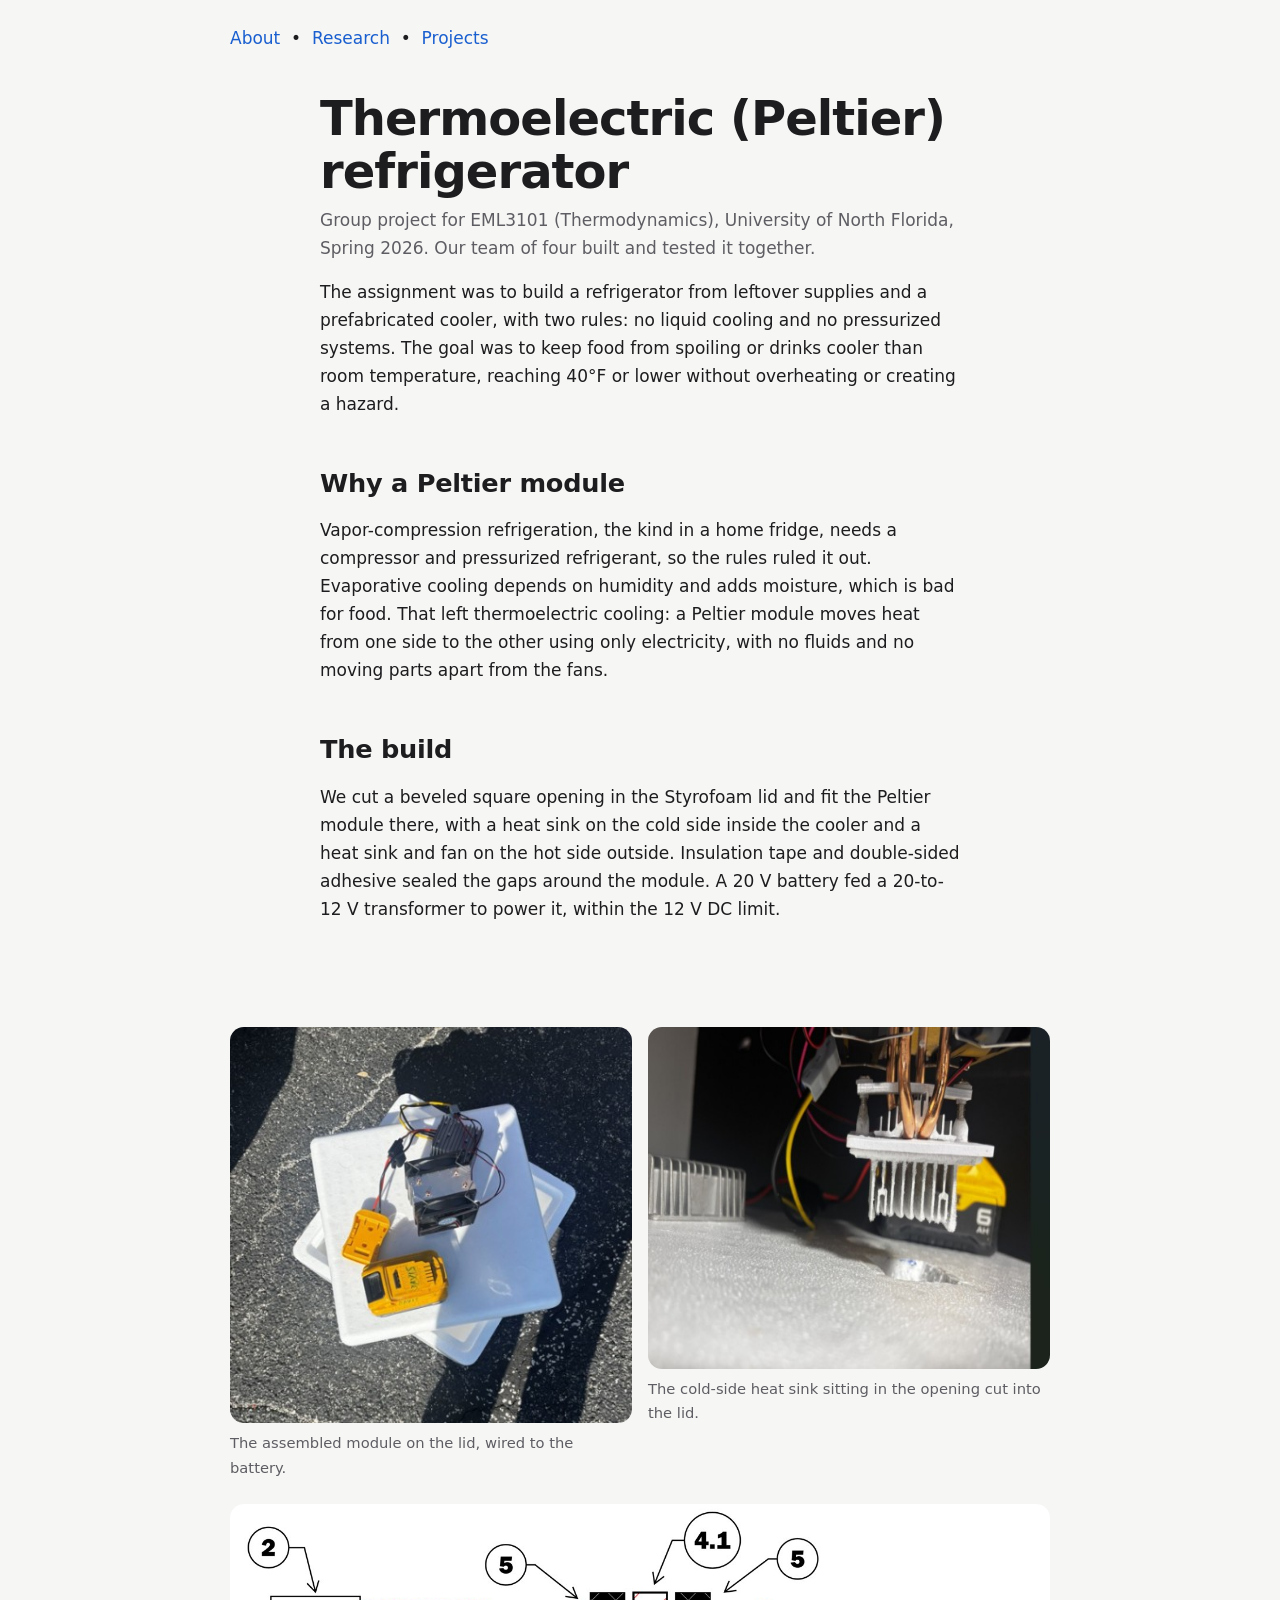
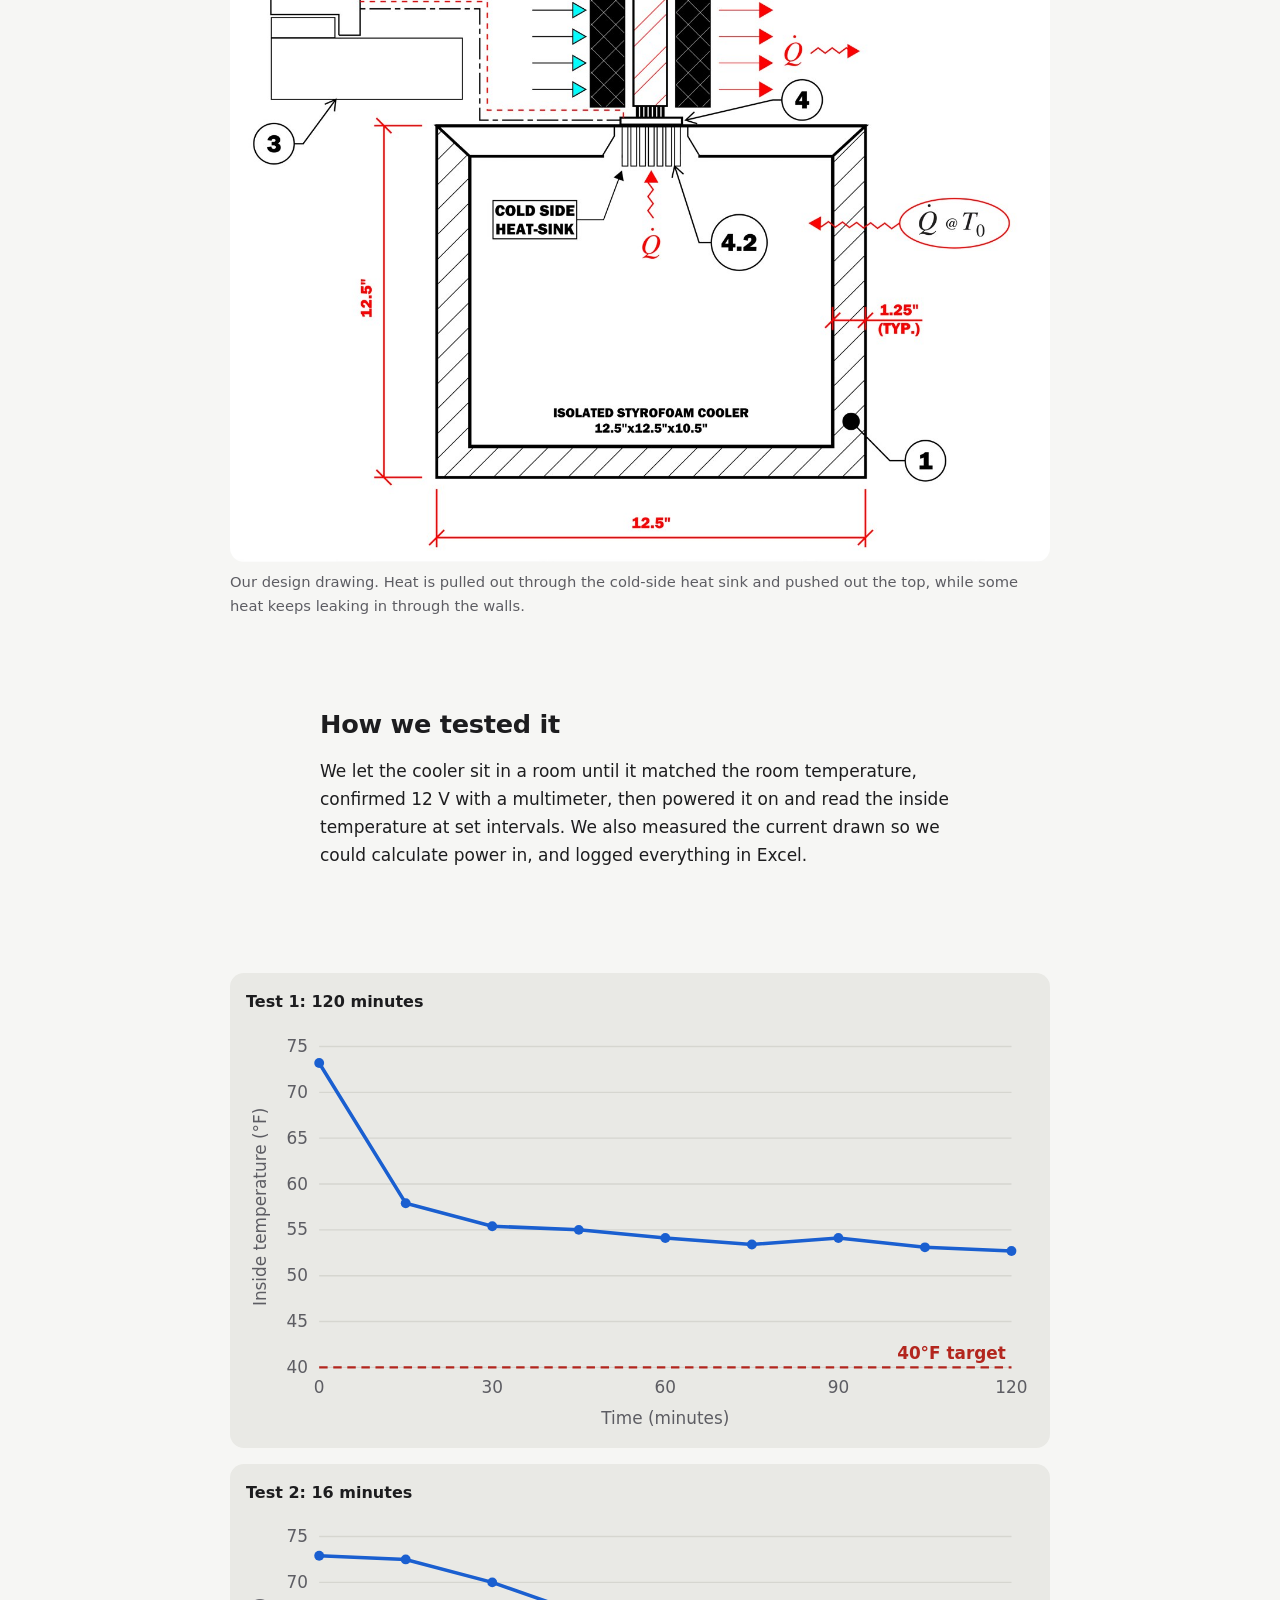
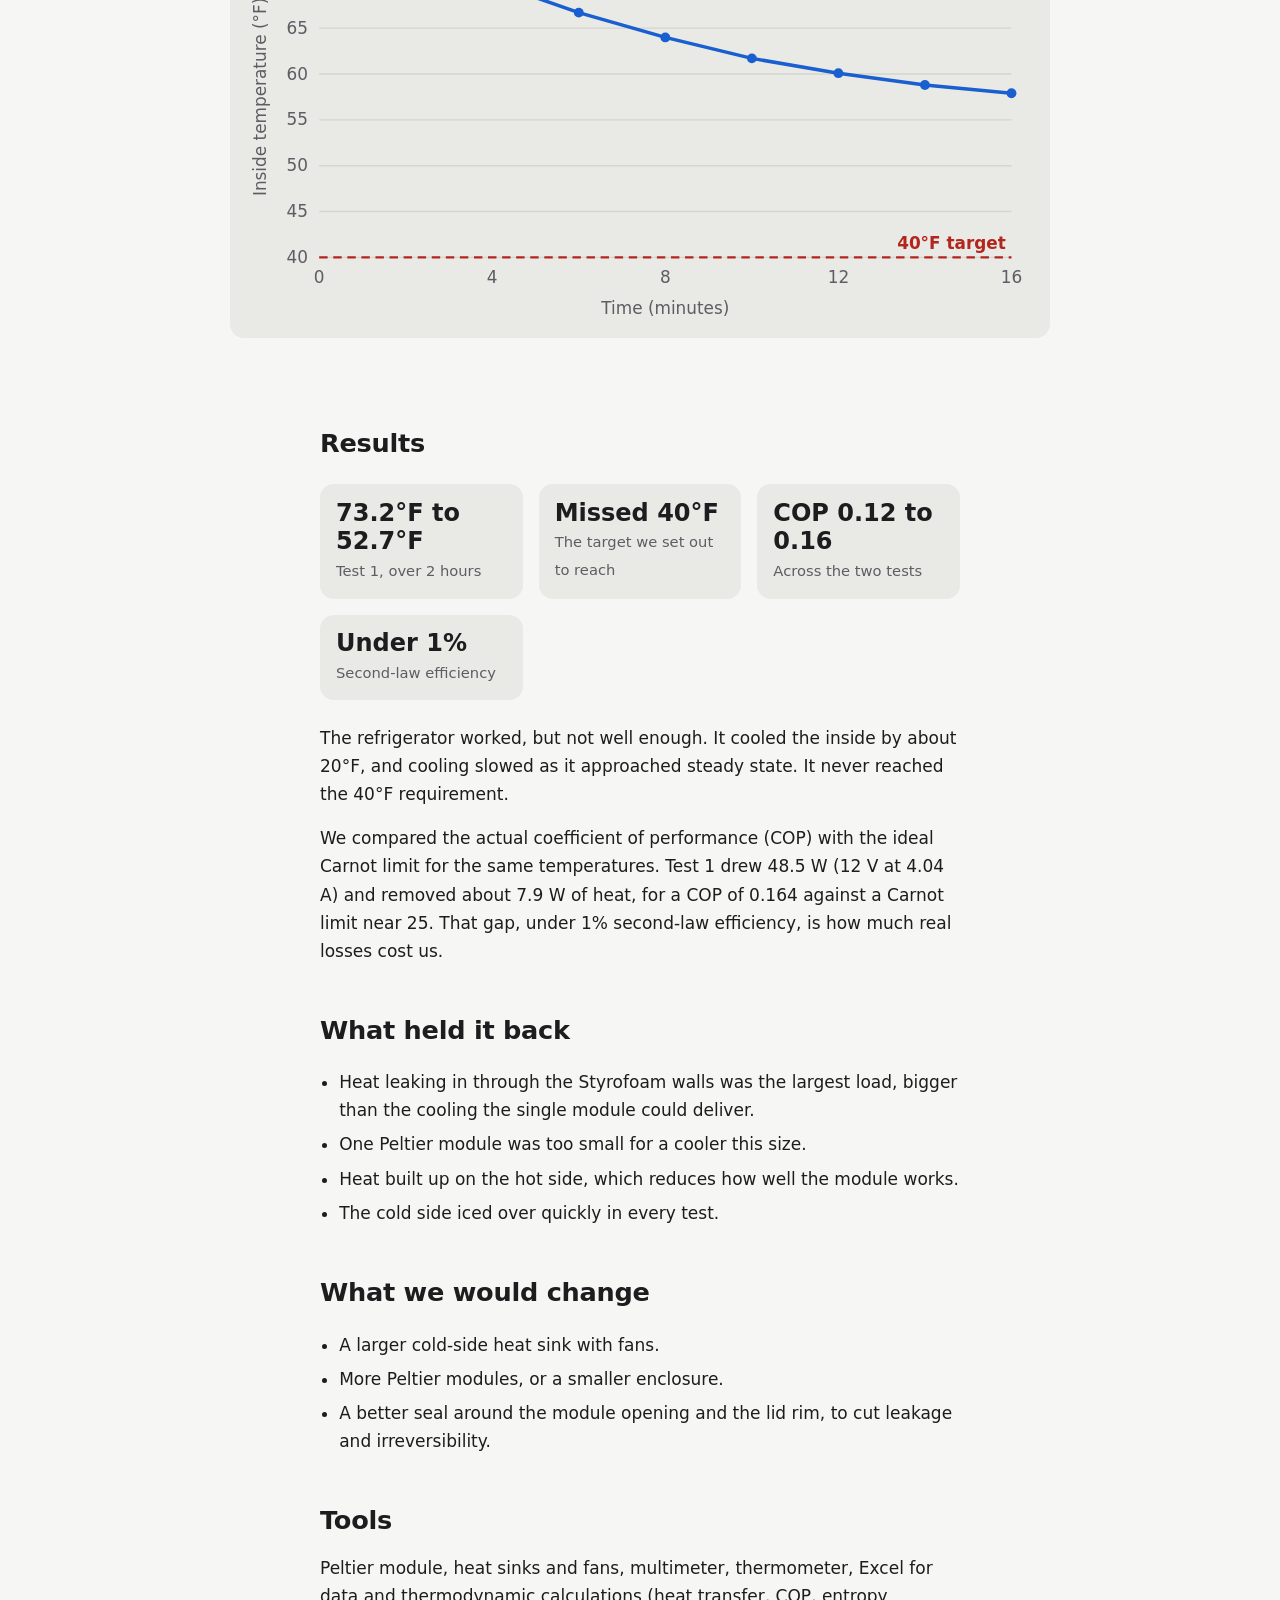
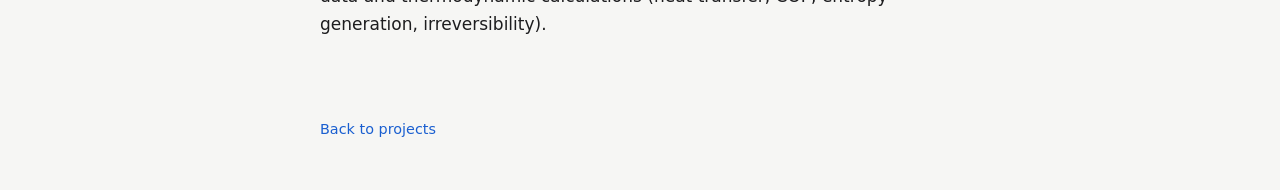
==== peltier.html @ e12b7fa3 "Add files via upload" ====
<!DOCTYPE html>
<html lang="en">
<head>
<meta charset="utf-8">
<meta name="viewport" content="width=device-width, initial-scale=1">
<title>Thermoelectric (Peltier) Refrigerator | Adam Sabek</title>
<meta name="description" content="A group project to build a refrigerator with no liquid cooling and no pressurized systems, using a single Peltier module.">
<style>
:root { --bg:#f6f6f4; --surface:#e9e9e5; --text:#1d1d1f; --muted:#5d5d63; --link:#1a5fd0; --line:#d6d6d0; --warn:#b3261e; }
@media (prefers-color-scheme: dark) {
  :root:not([data-theme="light"]) { --bg:#1c1c1e; --surface:#2b2b2e; --text:#ececee; --muted:#a2a2a8; --link:#5b9bff; --line:#3a3a3e; --warn:#ff8a80; }
}
:root[data-theme="dark"] { --bg:#1c1c1e; --surface:#2b2b2e; --text:#ececee; --muted:#a2a2a8; --link:#5b9bff; --line:#3a3a3e; --warn:#ff8a80; }
* { box-sizing:border-box; }
body { margin:0; background:var(--bg); color:var(--text); font:17px/1.65 system-ui,-apple-system,"Segoe UI",Roboto,Helvetica,Arial,sans-serif; }
a { color:var(--link); text-decoration:none; } a:hover { text-decoration:underline; }
a:focus-visible { outline:2px solid var(--link); outline-offset:3px; border-radius:6px; }
.top { max-width:860px; margin:0 auto; padding:1.5rem 1.25rem 0; }
main { max-width:680px; margin:0 auto; padding:1rem 1.25rem 4rem; }
.wide { max-width:860px; margin:1.5rem auto; padding:0 1.25rem; }
h1 { font-size:clamp(2rem,5.5vw,3rem); line-height:1.1; letter-spacing:-0.02em; margin:1.5rem 0 .5rem; }
h2 { font-size:1.6rem; margin:2.75rem 0 .75rem; letter-spacing:-0.01em; }
p { margin:0 0 1rem; } .meta { color:var(--muted); }
ul { padding-left:1.2rem; } li { margin-bottom:.4rem; }
figure { margin:0; } figcaption { color:var(--muted); font-size:.92rem; margin-top:.5rem; }
img { max-width:100%; height:auto; border-radius:14px; display:block; background:var(--surface); }
.photos { display:grid; grid-template-columns:repeat(auto-fit,minmax(260px,1fr)); gap:1rem; align-items:start; }
.photos img { width:100%; }
.diagram img { background:#fff; width:100%; }
.facts { display:grid; grid-template-columns:repeat(auto-fit,minmax(150px,1fr)); gap:1rem; margin:1.25rem 0 1.5rem; padding:0; list-style:none; }
.facts li { background:var(--surface); border-radius:14px; padding:.9rem 1rem; margin:0; }
.facts b { display:block; font-size:1.5rem; line-height:1.2; }
.facts span { color:var(--muted); font-size:.92rem; }
.chart { width:100%; height:auto; display:block; }
.chart .grid { stroke:var(--line); stroke-width:1; }
.chart .tick,.chart .axis { fill:var(--muted); font-size:12px; }
.chart .line { fill:none; stroke:var(--link); stroke-width:2.5; }
.chart .dot { fill:var(--link); }
.chart .target { stroke:var(--warn); stroke-width:1.5; stroke-dasharray:6 4; }
.chart .tgt { fill:var(--warn); font-size:12px; font-weight:600; }
.chartbox { background:var(--surface); border-radius:14px; padding:1rem; }
.chartbox + .chartbox { margin-top:1rem; }
.chartbox h3 { font-size:1rem; margin:0 0 .5rem; }
table { border-collapse:collapse; width:100%; font-size:.95rem; }
th,td { text-align:left; padding:.5rem .6rem; border-top:1px solid var(--line); }
th { font-weight:600; }
.tablewrap { overflow-x:auto; }
footer { max-width:680px; margin:0 auto; padding:0 1.25rem 3rem; color:var(--muted); font-size:.9rem; }
</style>
</head>
<body>
<div class="top"><a href="index.html">About</a> &nbsp;&bull;&nbsp; <a href="research.html">Research</a> &nbsp;&bull;&nbsp; <a href="projects.html">Projects</a></div>

<main>
  <h1>Thermoelectric (Peltier) refrigerator</h1>
  <p class="meta">Group project for EML3101 (Thermodynamics), University of North Florida, Spring 2026. Our team of four built and tested it together.</p>

  <p>The assignment was to build a refrigerator from leftover supplies and a prefabricated cooler, with two rules: no liquid cooling and no pressurized systems. The goal was to keep food from spoiling or drinks cooler than room temperature, reaching 40°F or lower without overheating or creating a hazard.</p>

  <h2>Why a Peltier module</h2>
  <p>Vapor-compression refrigeration, the kind in a home fridge, needs a compressor and pressurized refrigerant, so the rules ruled it out. Evaporative cooling depends on humidity and adds moisture, which is bad for food. That left thermoelectric cooling: a Peltier module moves heat from one side to the other using only electricity, with no fluids and no moving parts apart from the fans.</p>

  <h2>The build</h2>
  <p>We cut a beveled square opening in the Styrofoam lid and fit the Peltier module there, with a heat sink on the cold side inside the cooler and a heat sink and fan on the hot side outside. Insulation tape and double-sided adhesive sealed the gaps around the module. A 20 V battery fed a 20-to-12 V transformer to power it, within the 12 V DC limit.</p>
</main>

<div class="wide">
  <div class="photos">
    <figure>
      <img src="images/peltier-cooler-top.jpg" alt="The Peltier module with its heat sink and fan mounted on the white Styrofoam lid, wired to a yellow DeWalt battery." width="426" height="420">
      <figcaption>The assembled module on the lid, wired to the battery.</figcaption>
    </figure>
    <figure>
      <img src="images/peltier-cold-side.jpg" alt="Underside of the lid showing the cold-side heat sink sitting in the beveled opening cut into the Styrofoam, with copper heat pipes above it." width="495" height="421">
      <figcaption>The cold-side heat sink sitting in the opening cut into the lid.</figcaption>
    </figure>
  </div>
</div>

<div class="wide diagram">
  <figure>
    <img src="images/peltier-diagram.jpg" alt="Cross-section drawing of the Styrofoam cooler with the Peltier module in the lid, showing heat leaving through the hot-side heat sink and fans, and heat leaking in through the walls." width="1400" height="1125">
    <figcaption>Our design drawing. Heat is pulled out through the cold-side heat sink and pushed out the top, while some heat keeps leaking in through the walls.</figcaption>
  </figure>
</div>

<main>
  <h2>How we tested it</h2>
  <p>We let the cooler sit in a room until it matched the room temperature, confirmed 12 V with a multimeter, then powered it on and read the inside temperature at set intervals. We also measured the current drawn so we could calculate power in, and logged everything in Excel.</p>
</main>

<div class="wide">
  <div class="chartbox">
    <h3>Test 1: 120 minutes</h3>
    <svg viewBox="0 0 560 290" role="img" aria-label="Test 1: inside temperature falls from 73.2 to 52.7 degrees Fahrenheit over 120 minutes, staying above the 40 degree target" class="chart">
<line x1="52" x2="544" y1="244.0" y2="244.0" class="grid"/><text x="44" y="248.0" text-anchor="end" class="tick">40</text>
<line x1="52" x2="544" y1="211.4" y2="211.4" class="grid"/><text x="44" y="215.4" text-anchor="end" class="tick">45</text>
<line x1="52" x2="544" y1="178.9" y2="178.9" class="grid"/><text x="44" y="182.9" text-anchor="end" class="tick">50</text>
<line x1="52" x2="544" y1="146.3" y2="146.3" class="grid"/><text x="44" y="150.3" text-anchor="end" class="tick">55</text>
<line x1="52" x2="544" y1="113.7" y2="113.7" class="grid"/><text x="44" y="117.7" text-anchor="end" class="tick">60</text>
<line x1="52" x2="544" y1="81.1" y2="81.1" class="grid"/><text x="44" y="85.1" text-anchor="end" class="tick">65</text>
<line x1="52" x2="544" y1="48.6" y2="48.6" class="grid"/><text x="44" y="52.6" text-anchor="end" class="tick">70</text>
<line x1="52" x2="544" y1="16.0" y2="16.0" class="grid"/><text x="44" y="20.0" text-anchor="end" class="tick">75</text>
<text x="52.0" y="262" text-anchor="middle" class="tick">0</text>
<text x="175.0" y="262" text-anchor="middle" class="tick">30</text>
<text x="298.0" y="262" text-anchor="middle" class="tick">60</text>
<text x="421.0" y="262" text-anchor="middle" class="tick">90</text>
<text x="544.0" y="262" text-anchor="middle" class="tick">120</text>
<line x1="52" x2="544" y1="244.0" y2="244.0" class="target"/>
<text x="540" y="238.0" text-anchor="end" class="tgt">40°F target</text>
<polyline points="52.0,27.7 113.5,127.4 175.0,143.7 236.5,146.3 298.0,152.1 359.5,156.7 421.0,152.1 482.5,158.7 544.0,161.3" class="line"/>
<circle cx="52.0" cy="27.7" r="3.5" class="dot"/>
<circle cx="113.5" cy="127.4" r="3.5" class="dot"/>
<circle cx="175.0" cy="143.7" r="3.5" class="dot"/>
<circle cx="236.5" cy="146.3" r="3.5" class="dot"/>
<circle cx="298.0" cy="152.1" r="3.5" class="dot"/>
<circle cx="359.5" cy="156.7" r="3.5" class="dot"/>
<circle cx="421.0" cy="152.1" r="3.5" class="dot"/>
<circle cx="482.5" cy="158.7" r="3.5" class="dot"/>
<circle cx="544.0" cy="161.3" r="3.5" class="dot"/>
<text x="298.0" y="284" text-anchor="middle" class="axis">Time (minutes)</text>
<text transform="translate(14 130.0) rotate(-90)" text-anchor="middle" class="axis">Inside temperature (°F)</text>
</svg>
  </div>
  <div class="chartbox">
    <h3>Test 2: 16 minutes</h3>
    <svg viewBox="0 0 560 290" role="img" aria-label="Test 2: inside temperature falls from 72.9 to 57.9 degrees Fahrenheit over 16 minutes" class="chart">
<line x1="52" x2="544" y1="244.0" y2="244.0" class="grid"/><text x="44" y="248.0" text-anchor="end" class="tick">40</text>
<line x1="52" x2="544" y1="211.4" y2="211.4" class="grid"/><text x="44" y="215.4" text-anchor="end" class="tick">45</text>
<line x1="52" x2="544" y1="178.9" y2="178.9" class="grid"/><text x="44" y="182.9" text-anchor="end" class="tick">50</text>
<line x1="52" x2="544" y1="146.3" y2="146.3" class="grid"/><text x="44" y="150.3" text-anchor="end" class="tick">55</text>
<line x1="52" x2="544" y1="113.7" y2="113.7" class="grid"/><text x="44" y="117.7" text-anchor="end" class="tick">60</text>
<line x1="52" x2="544" y1="81.1" y2="81.1" class="grid"/><text x="44" y="85.1" text-anchor="end" class="tick">65</text>
<line x1="52" x2="544" y1="48.6" y2="48.6" class="grid"/><text x="44" y="52.6" text-anchor="end" class="tick">70</text>
<line x1="52" x2="544" y1="16.0" y2="16.0" class="grid"/><text x="44" y="20.0" text-anchor="end" class="tick">75</text>
<text x="52.0" y="262" text-anchor="middle" class="tick">0</text>
<text x="175.0" y="262" text-anchor="middle" class="tick">4</text>
<text x="298.0" y="262" text-anchor="middle" class="tick">8</text>
<text x="421.0" y="262" text-anchor="middle" class="tick">12</text>
<text x="544.0" y="262" text-anchor="middle" class="tick">16</text>
<line x1="52" x2="544" y1="244.0" y2="244.0" class="target"/>
<text x="540" y="238.0" text-anchor="end" class="tgt">40°F target</text>
<polyline points="52.0,29.7 113.5,32.3 175.0,48.6 236.5,70.1 298.0,87.7 359.5,102.6 421.0,113.1 482.5,121.5 544.0,127.4" class="line"/>
<circle cx="52.0" cy="29.7" r="3.5" class="dot"/>
<circle cx="113.5" cy="32.3" r="3.5" class="dot"/>
<circle cx="175.0" cy="48.6" r="3.5" class="dot"/>
<circle cx="236.5" cy="70.1" r="3.5" class="dot"/>
<circle cx="298.0" cy="87.7" r="3.5" class="dot"/>
<circle cx="359.5" cy="102.6" r="3.5" class="dot"/>
<circle cx="421.0" cy="113.1" r="3.5" class="dot"/>
<circle cx="482.5" cy="121.5" r="3.5" class="dot"/>
<circle cx="544.0" cy="127.4" r="3.5" class="dot"/>
<text x="298.0" y="284" text-anchor="middle" class="axis">Time (minutes)</text>
<text transform="translate(14 130.0) rotate(-90)" text-anchor="middle" class="axis">Inside temperature (°F)</text>
</svg>
  </div>
</div>

<main>
  <h2>Results</h2>
  <ul class="facts">
    <li><b>73.2°F to 52.7°F</b><span>Test 1, over 2 hours</span></li>
    <li><b>Missed 40°F</b><span>The target we set out to reach</span></li>
    <li><b>COP 0.12 to 0.16</b><span>Across the two tests</span></li>
    <li><b>Under 1%</b><span>Second-law efficiency</span></li>
  </ul>
  <p>The refrigerator worked, but not well enough. It cooled the inside by about 20°F, and cooling slowed as it approached steady state. It never reached the 40°F requirement.</p>
  <p>We compared the actual coefficient of performance (COP) with the ideal Carnot limit for the same temperatures. Test 1 drew 48.5 W (12 V at 4.04 A) and removed about 7.9 W of heat, for a COP of 0.164 against a Carnot limit near 25. That gap, under 1% second-law efficiency, is how much real losses cost us.</p>

  <h2>What held it back</h2>
  <ul>
    <li>Heat leaking in through the Styrofoam walls was the largest load, bigger than the cooling the single module could deliver.</li>
    <li>One Peltier module was too small for a cooler this size.</li>
    <li>Heat built up on the hot side, which reduces how well the module works.</li>
    <li>The cold side iced over quickly in every test.</li>
  </ul>

  <h2>What we would change</h2>
  <ul>
    <li>A larger cold-side heat sink with fans.</li>
    <li>More Peltier modules, or a smaller enclosure.</li>
    <li>A better seal around the module opening and the lid rim, to cut leakage and irreversibility.</li>
  </ul>

  <h2>Tools</h2>
  <p>Peltier module, heat sinks and fans, multimeter, thermometer, Excel for data and thermodynamic calculations (heat transfer, COP, entropy generation, irreversibility).</p>
</main>

<footer><a href="projects.html">Back to projects</a></footer>
</body>
</html>
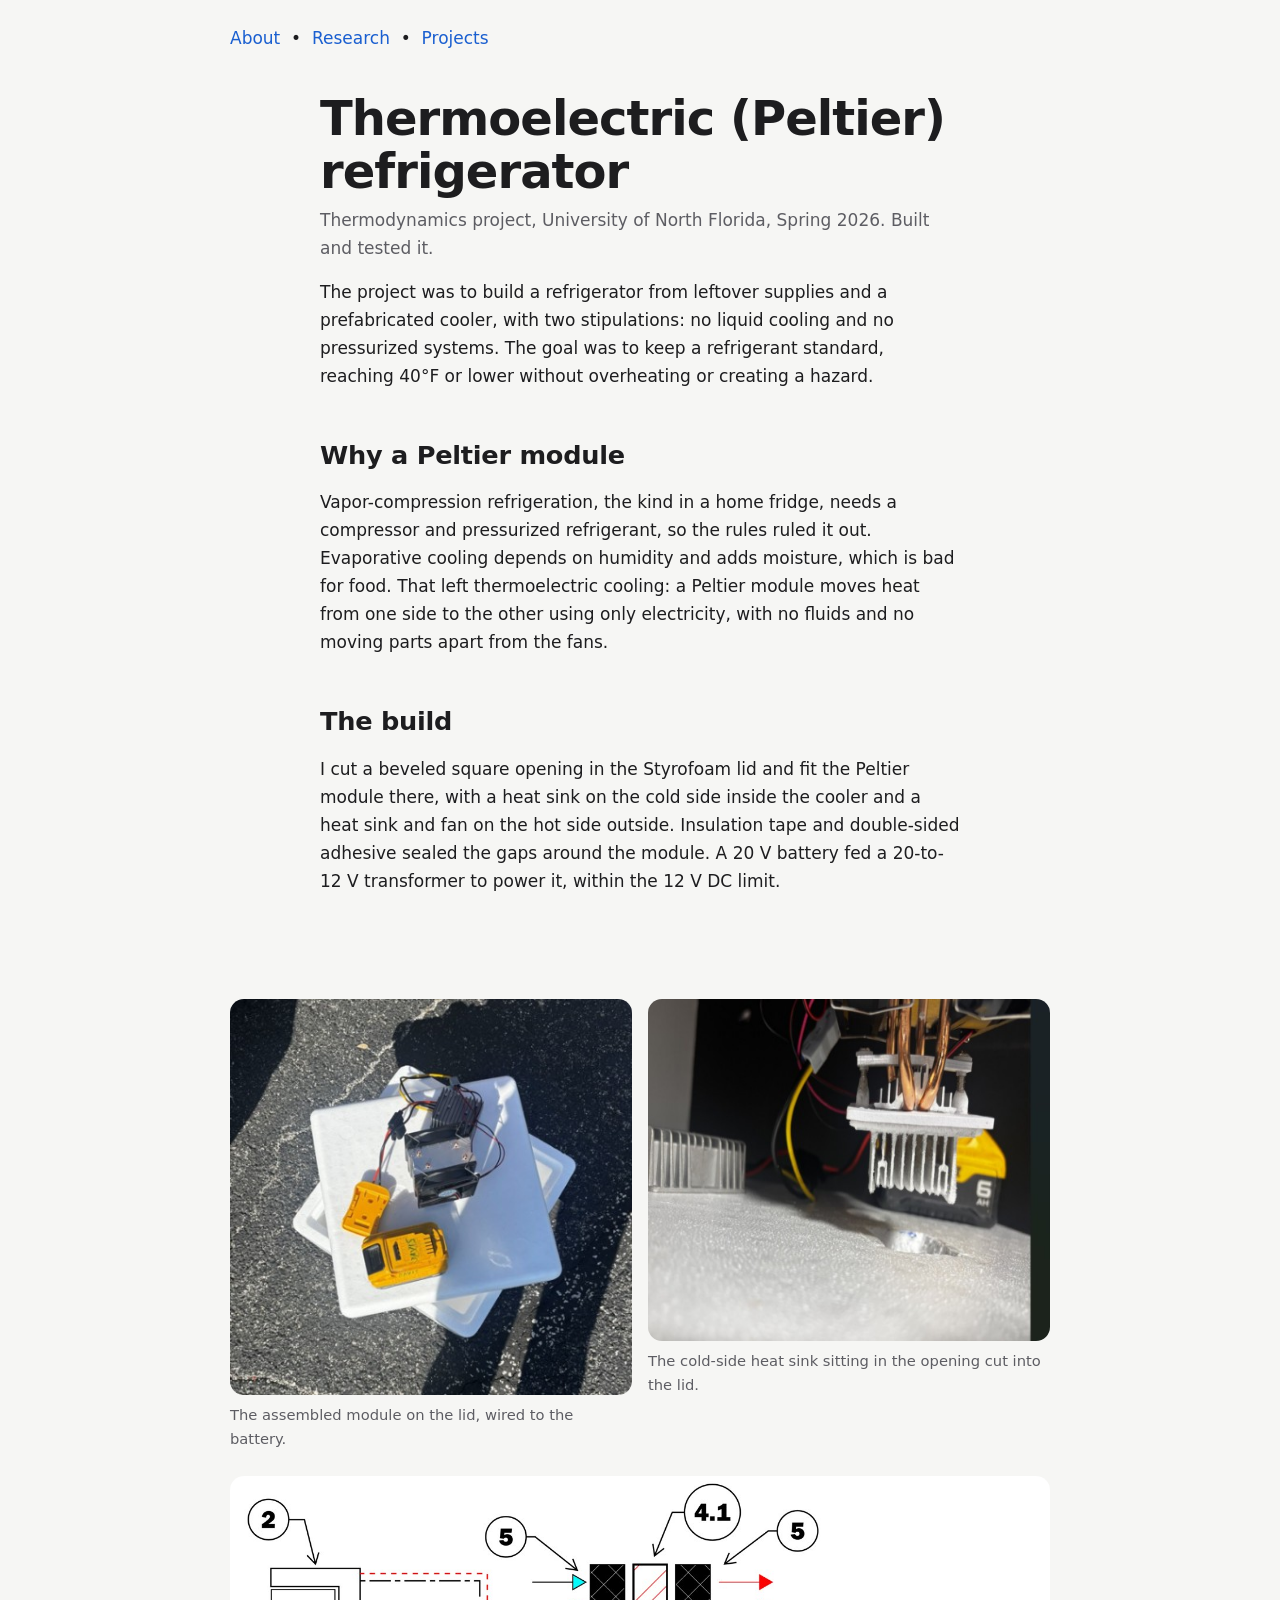
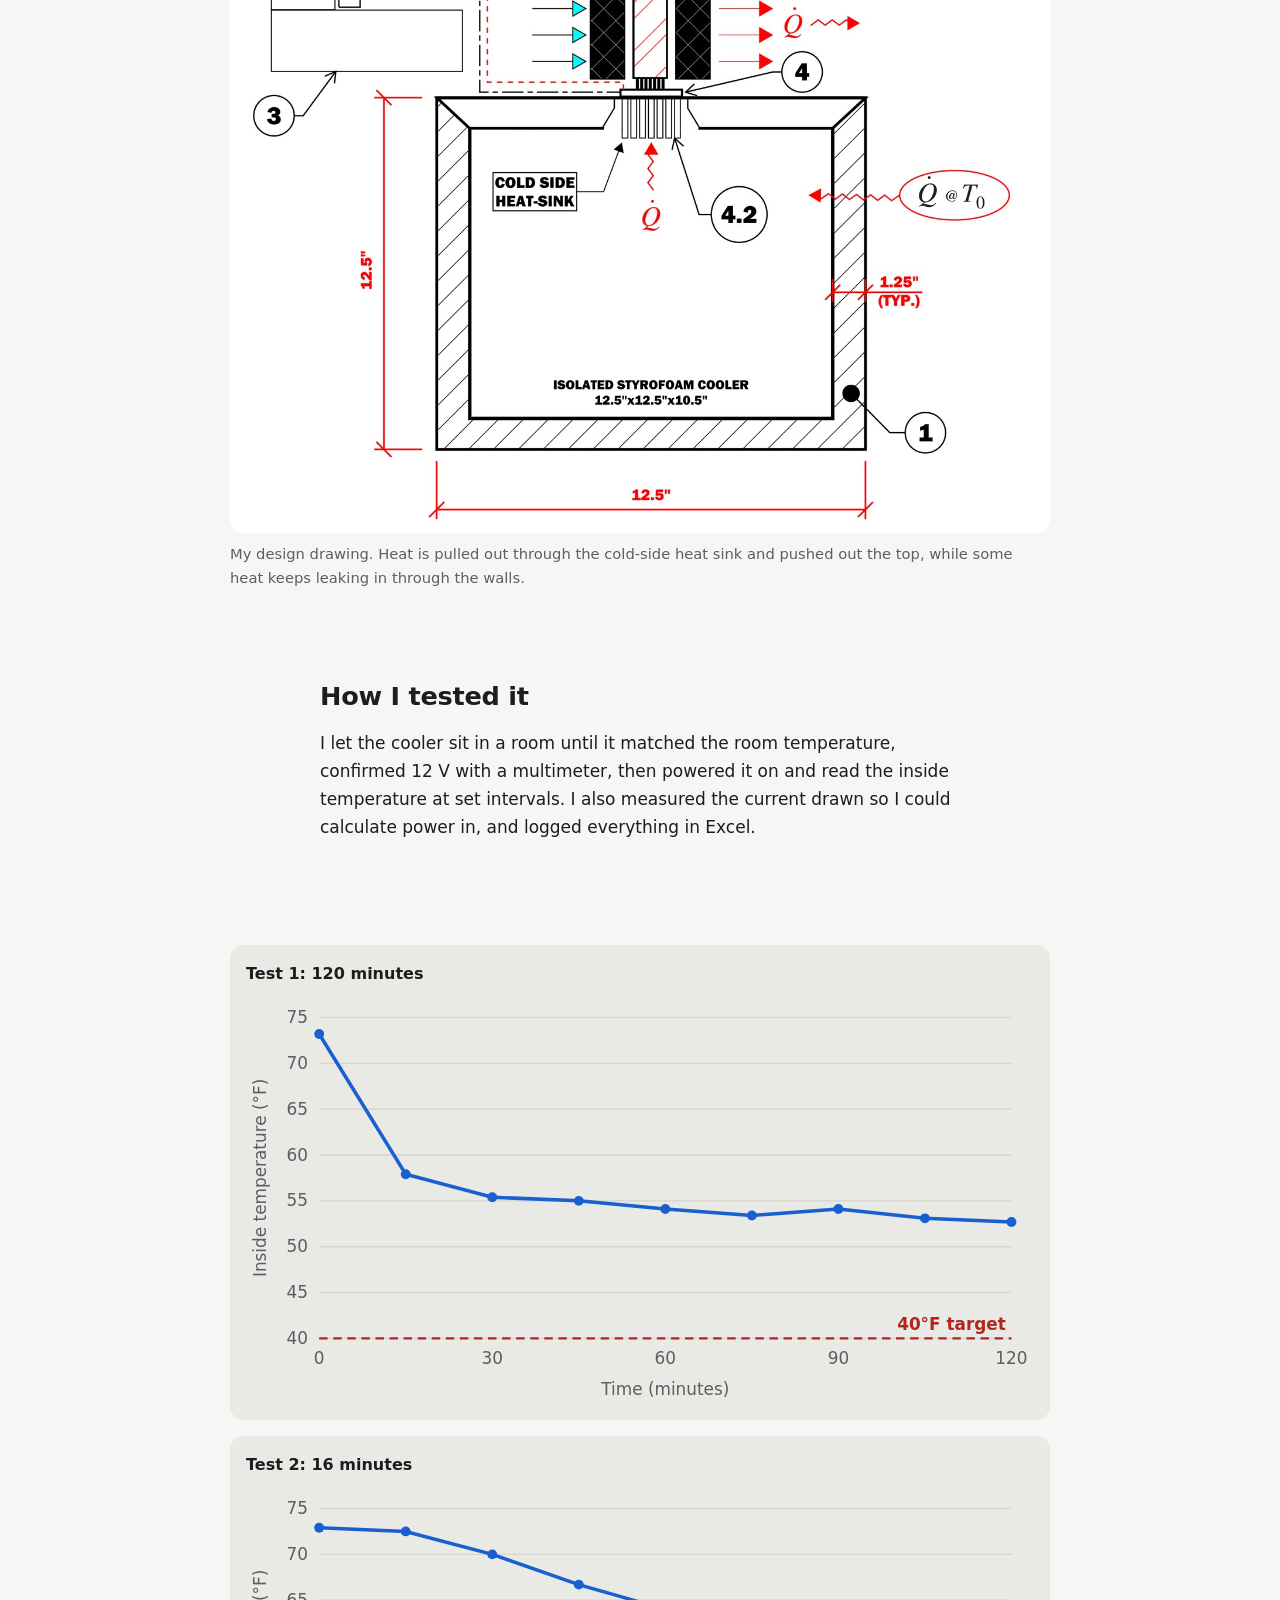
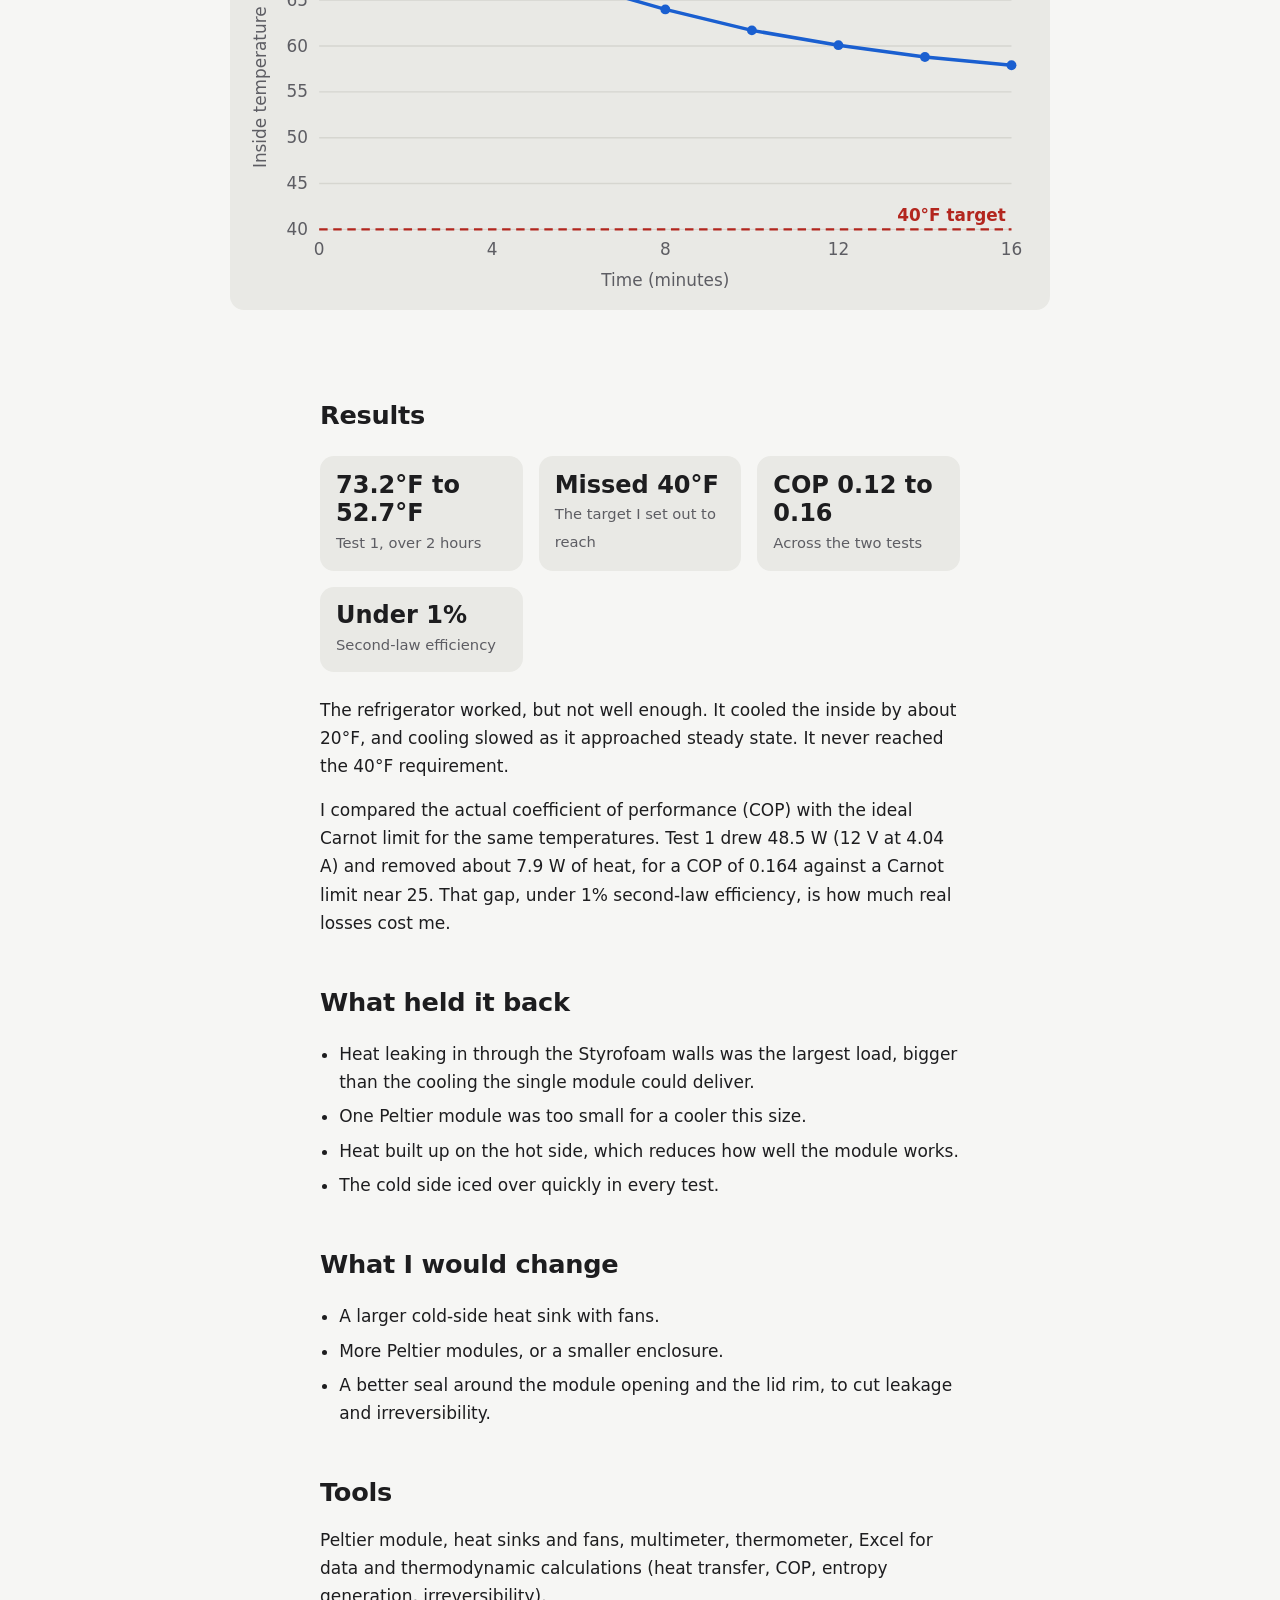
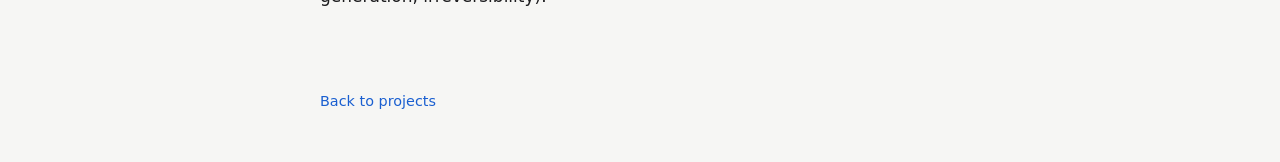
==== commit 8d5b3f8c: "Revise project description and personal references Updated the description and personal pronouns in " ====
--- a/peltier.html
+++ b/peltier.html
@@ -4,7 +4,7 @@
 <meta charset="utf-8">
 <meta name="viewport" content="width=device-width, initial-scale=1">
 <title>Thermoelectric (Peltier) Refrigerator | Adam Sabek</title>
-<meta name="description" content="A group project to build a refrigerator with no liquid cooling and no pressurized systems, using a single Peltier module.">
+<meta name="description" content="A project to build a refrigerator with no liquid cooling and no pressurized systems, using a single Peltier module.">
 <style>
 :root { --bg:#f6f6f4; --surface:#e9e9e5; --text:#1d1d1f; --muted:#5d5d63; --link:#1a5fd0; --line:#d6d6d0; --warn:#b3261e; }
 @media (prefers-color-scheme: dark) {
@@ -53,15 +53,15 @@
 
 <main>
   <h1>Thermoelectric (Peltier) refrigerator</h1>
-  <p class="meta">Group project for EML3101 (Thermodynamics), University of North Florida, Spring 2026. Our team of four built and tested it together.</p>
+  <p class="meta">Thermodynamics project, University of North Florida, Spring 2026. Built and tested it.</p>
 
-  <p>The assignment was to build a refrigerator from leftover supplies and a prefabricated cooler, with two rules: no liquid cooling and no pressurized systems. The goal was to keep food from spoiling or drinks cooler than room temperature, reaching 40°F or lower without overheating or creating a hazard.</p>
+  <p>The project was to build a refrigerator from leftover supplies and a prefabricated cooler, with two stipulations: no liquid cooling and no pressurized systems. The goal was to keep a refrigerant standard, reaching 40°F or lower without overheating or creating a hazard.</p>
 
   <h2>Why a Peltier module</h2>
   <p>Vapor-compression refrigeration, the kind in a home fridge, needs a compressor and pressurized refrigerant, so the rules ruled it out. Evaporative cooling depends on humidity and adds moisture, which is bad for food. That left thermoelectric cooling: a Peltier module moves heat from one side to the other using only electricity, with no fluids and no moving parts apart from the fans.</p>
 
   <h2>The build</h2>
-  <p>We cut a beveled square opening in the Styrofoam lid and fit the Peltier module there, with a heat sink on the cold side inside the cooler and a heat sink and fan on the hot side outside. Insulation tape and double-sided adhesive sealed the gaps around the module. A 20 V battery fed a 20-to-12 V transformer to power it, within the 12 V DC limit.</p>
+  <p>I cut a beveled square opening in the Styrofoam lid and fit the Peltier module there, with a heat sink on the cold side inside the cooler and a heat sink and fan on the hot side outside. Insulation tape and double-sided adhesive sealed the gaps around the module. A 20 V battery fed a 20-to-12 V transformer to power it, within the 12 V DC limit.</p>
 </main>
 
 <div class="wide">
@@ -80,13 +80,13 @@
 <div class="wide diagram">
   <figure>
     <img src="images/peltier-diagram.jpg" alt="Cross-section drawing of the Styrofoam cooler with the Peltier module in the lid, showing heat leaving through the hot-side heat sink and fans, and heat leaking in through the walls." width="1400" height="1125">
-    <figcaption>Our design drawing. Heat is pulled out through the cold-side heat sink and pushed out the top, while some heat keeps leaking in through the walls.</figcaption>
+    <figcaption>My design drawing. Heat is pulled out through the cold-side heat sink and pushed out the top, while some heat keeps leaking in through the walls.</figcaption>
   </figure>
 </div>
 
 <main>
-  <h2>How we tested it</h2>
-  <p>We let the cooler sit in a room until it matched the room temperature, confirmed 12 V with a multimeter, then powered it on and read the inside temperature at set intervals. We also measured the current drawn so we could calculate power in, and logged everything in Excel.</p>
+  <h2>How I tested it</h2>
+  <p>I let the cooler sit in a room until it matched the room temperature, confirmed 12 V with a multimeter, then powered it on and read the inside temperature at set intervals. I also measured the current drawn so I could calculate power in, and logged everything in Excel.</p>
 </main>
 
 <div class="wide">
@@ -160,12 +160,12 @@
   <h2>Results</h2>
   <ul class="facts">
     <li><b>73.2°F to 52.7°F</b><span>Test 1, over 2 hours</span></li>
-    <li><b>Missed 40°F</b><span>The target we set out to reach</span></li>
+    <li><b>Missed 40°F</b><span>The target I set out to reach</span></li>
     <li><b>COP 0.12 to 0.16</b><span>Across the two tests</span></li>
     <li><b>Under 1%</b><span>Second-law efficiency</span></li>
   </ul>
   <p>The refrigerator worked, but not well enough. It cooled the inside by about 20°F, and cooling slowed as it approached steady state. It never reached the 40°F requirement.</p>
-  <p>We compared the actual coefficient of performance (COP) with the ideal Carnot limit for the same temperatures. Test 1 drew 48.5 W (12 V at 4.04 A) and removed about 7.9 W of heat, for a COP of 0.164 against a Carnot limit near 25. That gap, under 1% second-law efficiency, is how much real losses cost us.</p>
+  <p>I compared the actual coefficient of performance (COP) with the ideal Carnot limit for the same temperatures. Test 1 drew 48.5 W (12 V at 4.04 A) and removed about 7.9 W of heat, for a COP of 0.164 against a Carnot limit near 25. That gap, under 1% second-law efficiency, is how much real losses cost me.</p>
 
   <h2>What held it back</h2>
   <ul>
@@ -175,7 +175,7 @@
     <li>The cold side iced over quickly in every test.</li>
   </ul>
 
-  <h2>What we would change</h2>
+  <h2>What I would change</h2>
   <ul>
     <li>A larger cold-side heat sink with fans.</li>
     <li>More Peltier modules, or a smaller enclosure.</li>
